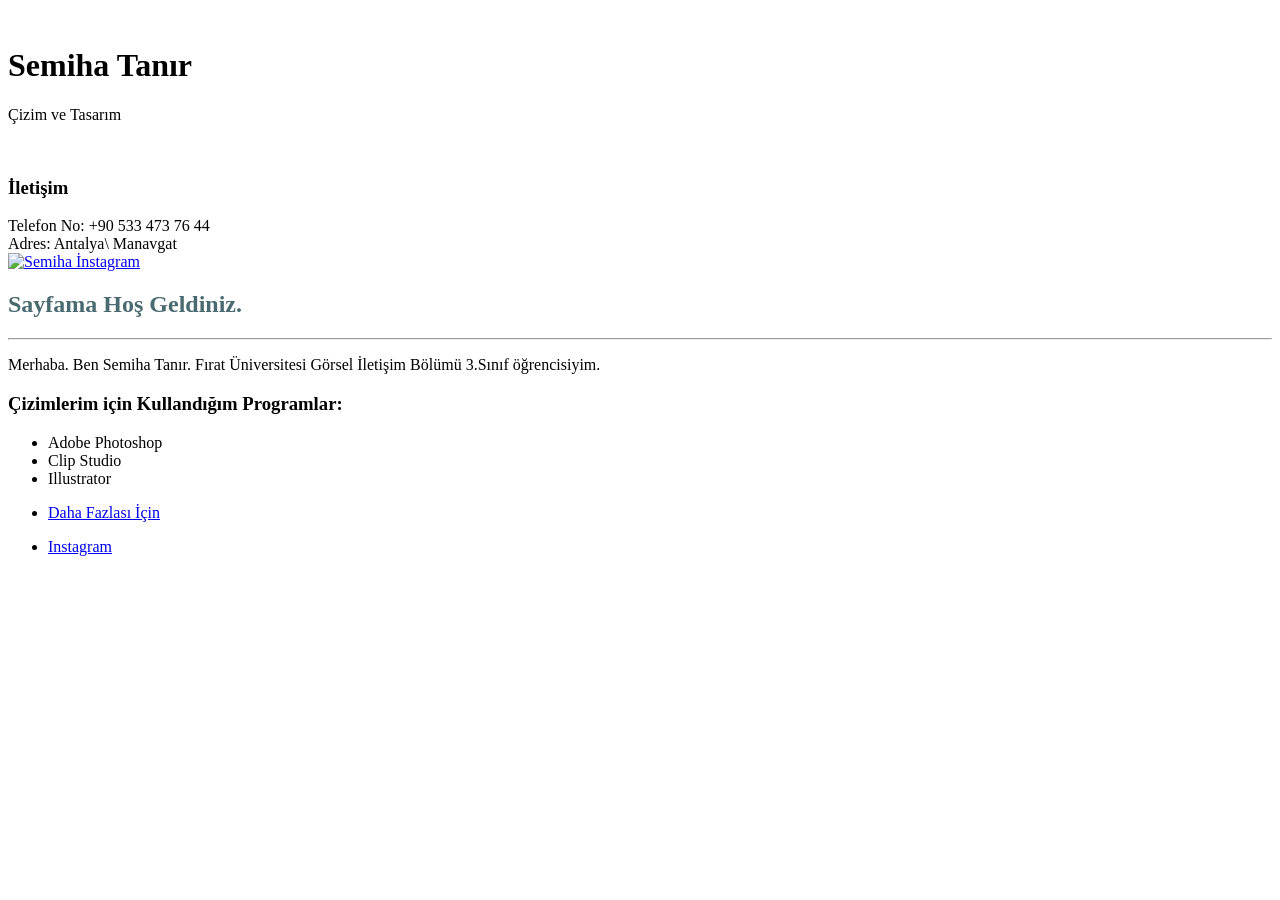
==== index.html @ 5698cbc0 "Add files via upload" ====
<!DOCTYPE HTML>
<!--
	Strata by HTML5 UP
	html5up.net | @ajlkn
	Free for personal and commercial use under the CCA 3.0 license (html5up.net/license)
-->
<html>
	<head>
		<title>Semiha Tanir</title>
		<meta charset="utf-8" />
		<meta name="viewport" content="width=device-width, initial-scale=1, user-scalable=no" />
		<link rel="stylesheet" href="assets/css/main.css" />
		<style>
       #welcome{
		color: rgb(73, 106, 111);
	   }
		</style>
	</head>
	<body class="is-preload">
		<!-- Header -->
			<header id="header">
				<div class="inner">
					<a href="#" class="image avatar"><img src="images/avatar.png" alt=""/></a>
					<h1><strong>Semiha Tanır</strong></h1><p>Çizim ve Tasarım</p><br/>
					<h3>İletişim</h3>
					Telefon No: +90 533 473 76 44<br />
					Adres: Antalya\ Manavgat <a href="#"></a></h1>
					<br>
					<a href="https://www.instagram.com/semisshi/" > <img src="images/instagram.png"   alt="Semiha İnstagram "/> </a>
				</div>
			</header>
		<!-- Main -->
			<div id="main">
				<!-- One -->
					<section id="one">
						<header class="major">
							<h2 id="welcome">Sayfama Hoş Geldiniz.</h2>
						<hr />
						</header>
						<p>Merhaba. Ben Semiha Tanır. Fırat Üniversitesi Görsel İletişim Bölümü 3.Sınıf öğrencisiyim. 
						</p>
						<h3> Çizimlerim için Kullandığım Programlar:</h3>
							<ul>
								<li>Adobe Photoshop</li>
								<li>Clip Studio</li>
								<li>Illustrator</li>
							</ul>
						<ul class="actions">
							<li><a href="hakkimda.html" class="button">Daha Fazlası İçin</a></li>
						</ul>
					</section>
			</div>
		<!-- Footer -->
			<footer id="footer">
				<div class="inner">
					<ul class="icons">
						<li><a href="https://www.instagram.com/semisshi/" class="icon brands fa-instagram"><span class="label">Instagram</span></a></li>
	
					</ul>
				</div>
			</footer>
	</body>
</html>
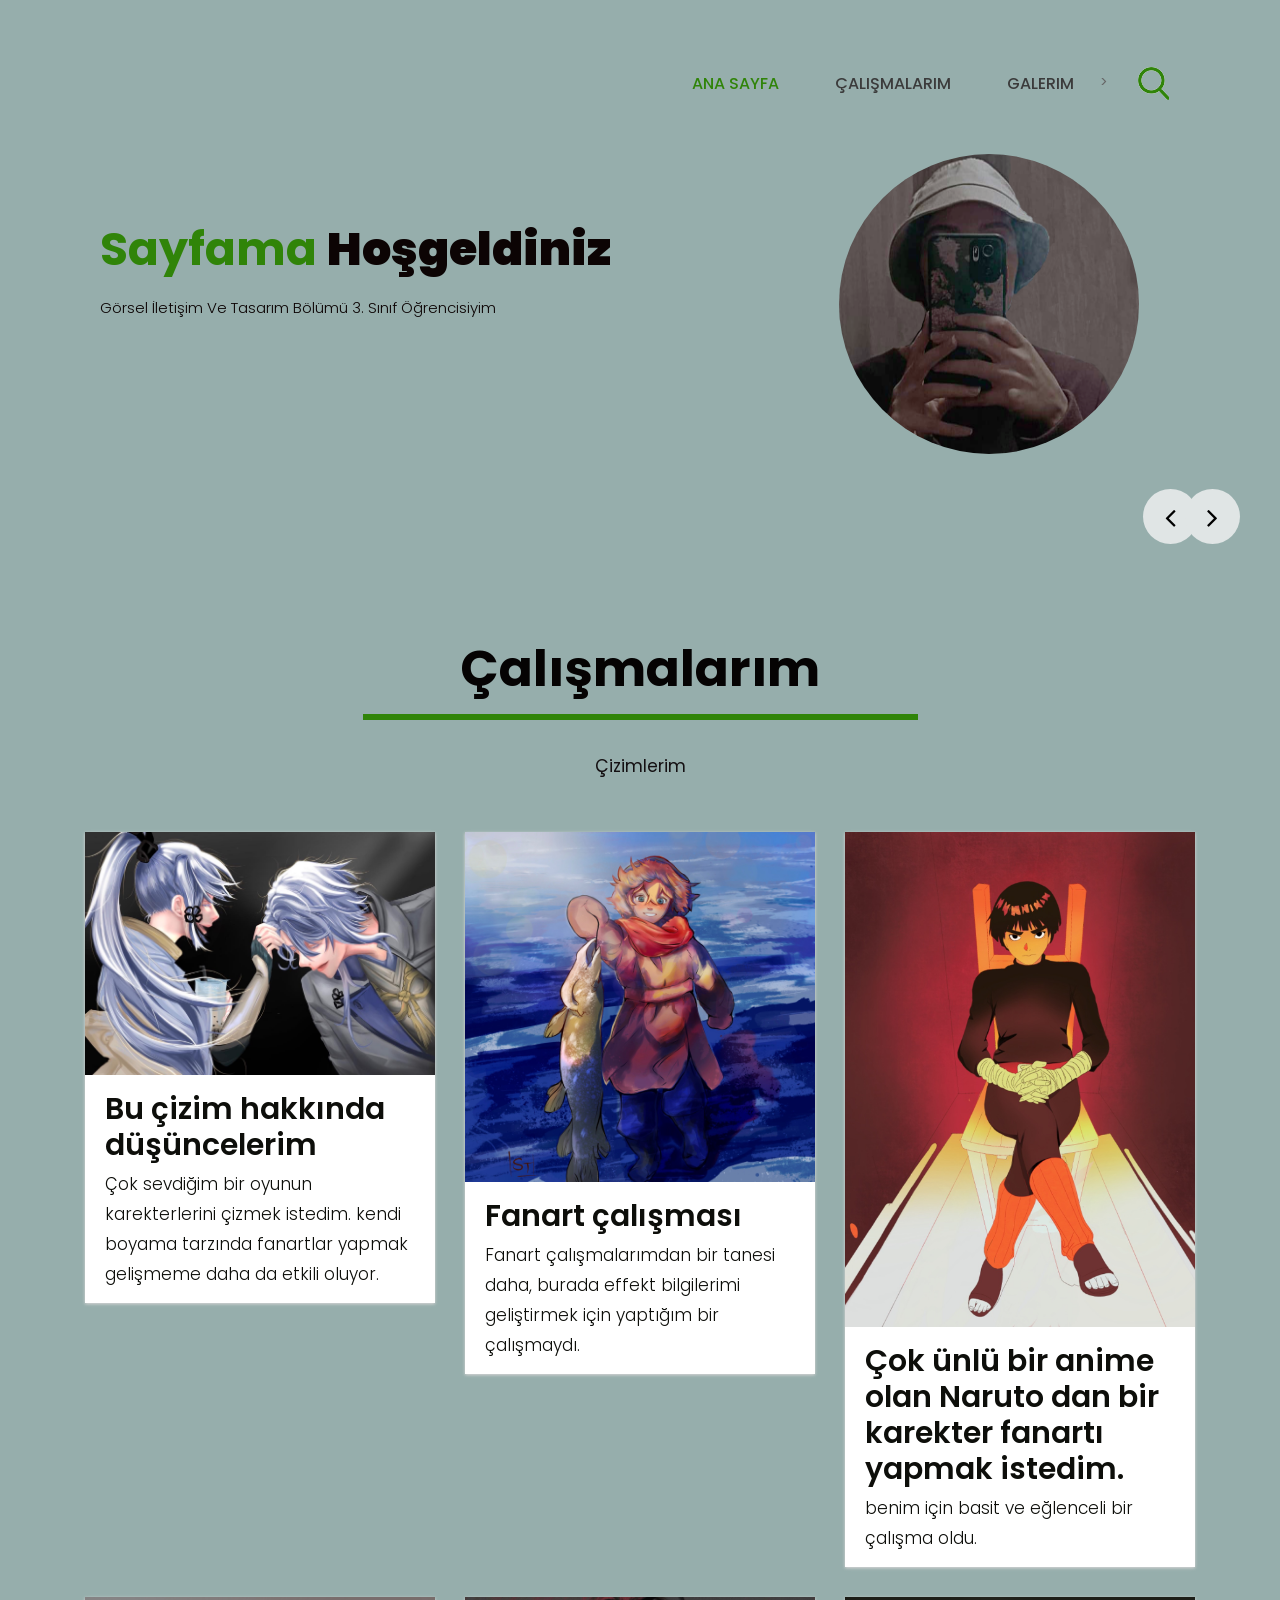
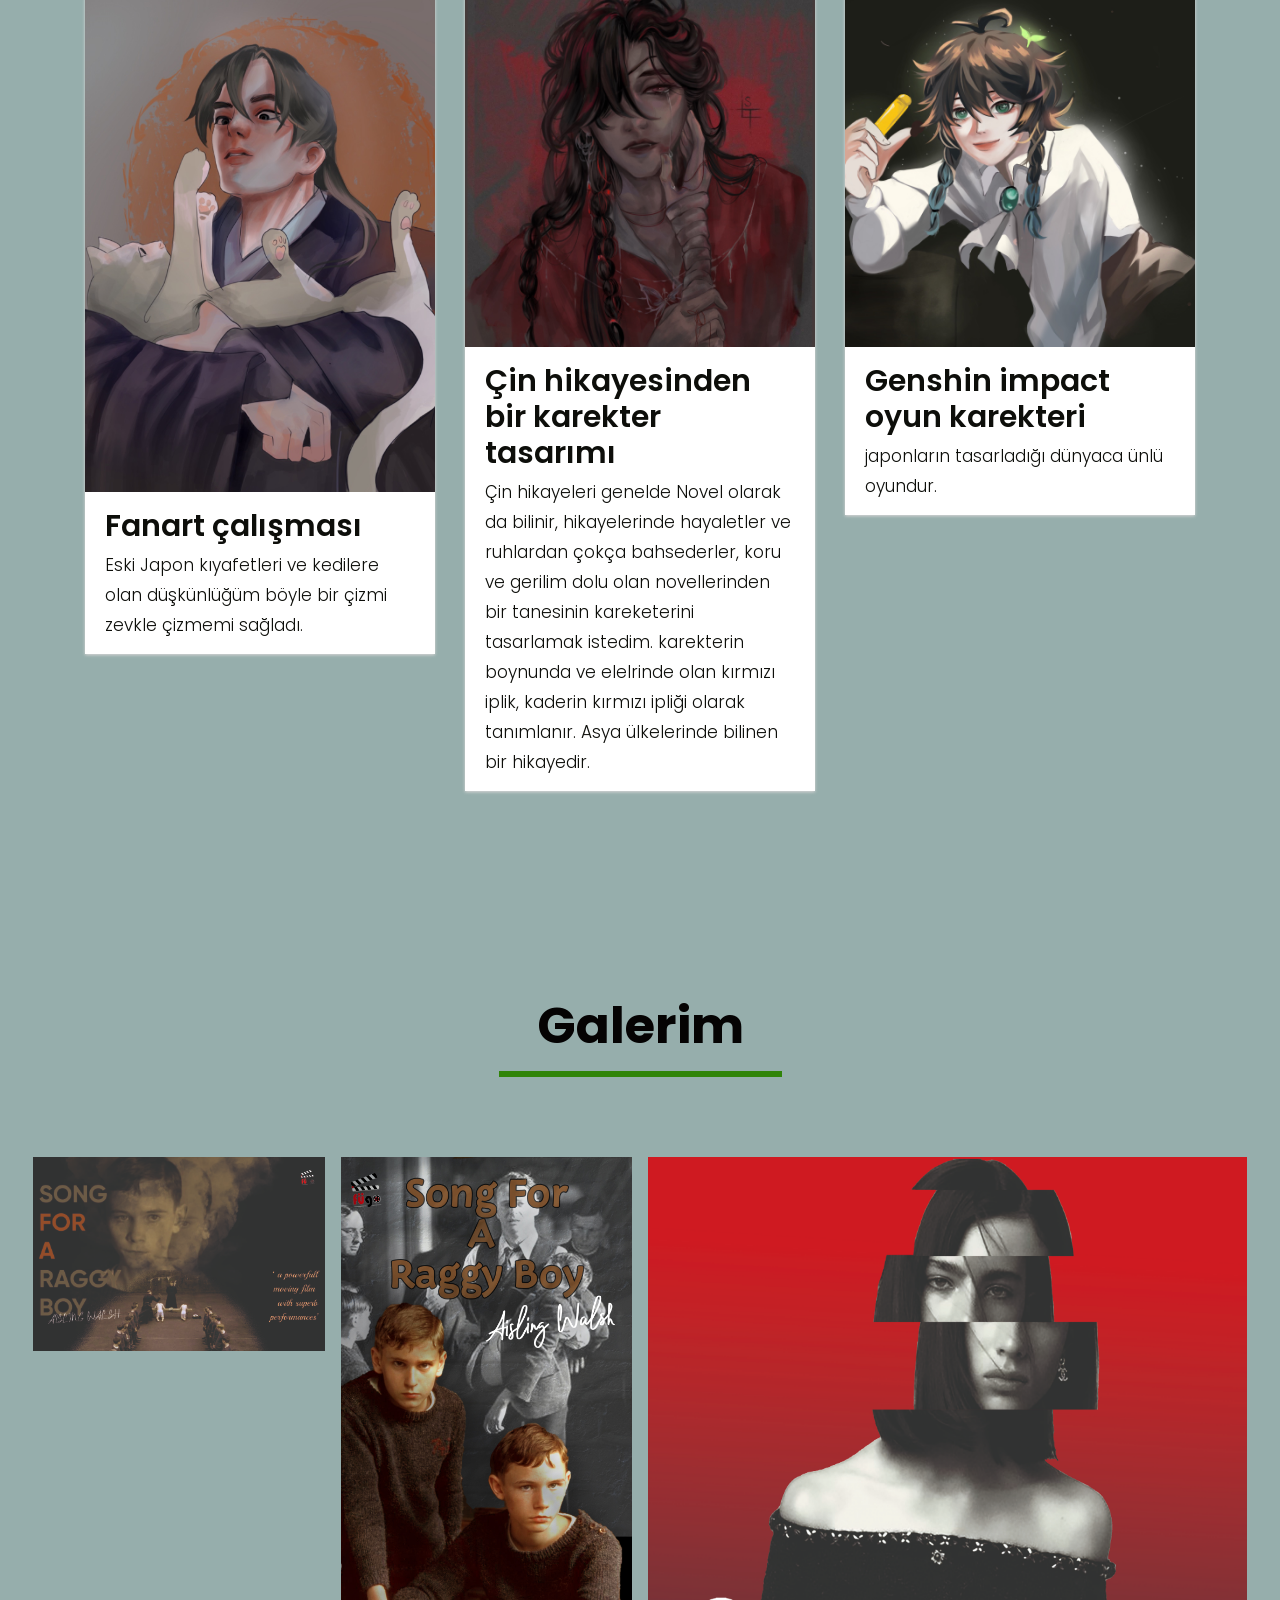
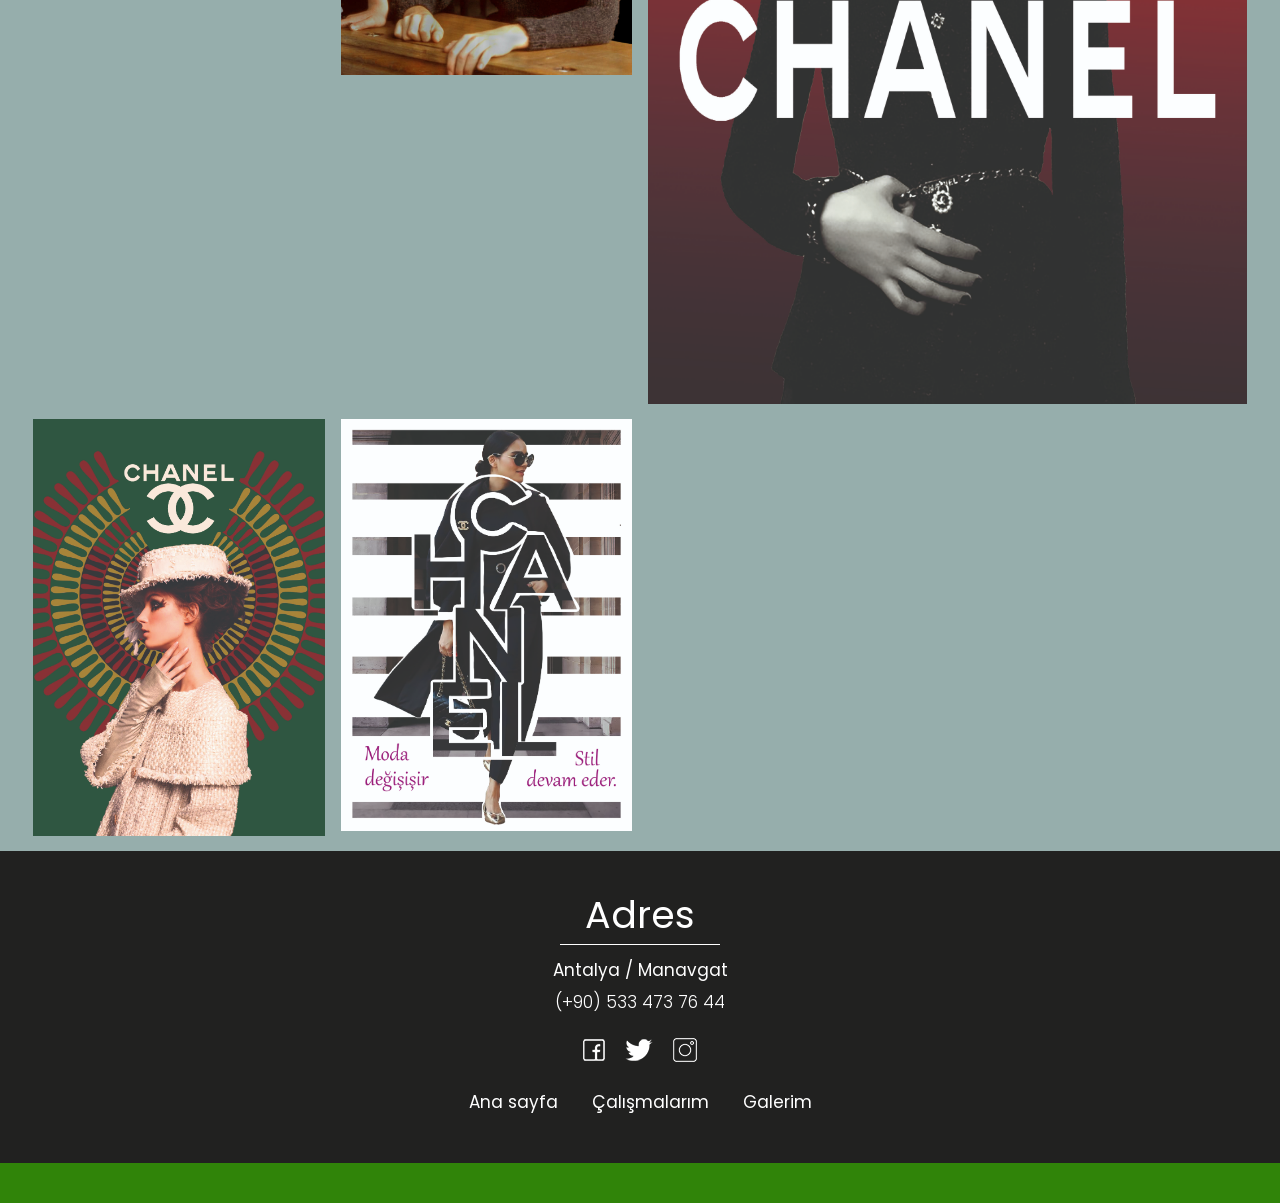
==== commit ac3d3963: "Add files via upload" ====
--- a/index.html
+++ b/index.html
@@ -1,63 +1,381 @@
-<!DOCTYPE HTML>
-<!--
-	Strata by HTML5 UP
-	html5up.net | @ajlkn
-	Free for personal and commercial use under the CCA 3.0 license (html5up.net/license)
--->
-<html>
-	<head>
-		<title>Semiha Tanir</title>
-		<meta charset="utf-8" />
-		<meta name="viewport" content="width=device-width, initial-scale=1, user-scalable=no" />
-		<link rel="stylesheet" href="assets/css/main.css" />
-		<style>
-       #welcome{
-		color: rgb(73, 106, 111);
-	   }
-		</style>
-	</head>
-	<body class="is-preload">
-		<!-- Header -->
-			<header id="header">
-				<div class="inner">
-					<a href="#" class="image avatar"><img src="images/avatar.png" alt=""/></a>
-					<h1><strong>Semiha Tanır</strong></h1><p>Çizim ve Tasarım</p><br/>
-					<h3>İletişim</h3>
-					Telefon No: +90 533 473 76 44<br />
-					Adres: Antalya\ Manavgat <a href="#"></a></h1>
-					<br>
-					<a href="https://www.instagram.com/semisshi/" > <img src="images/instagram.png"   alt="Semiha İnstagram "/> </a>
-				</div>
-			</header>
-		<!-- Main -->
-			<div id="main">
-				<!-- One -->
-					<section id="one">
-						<header class="major">
-							<h2 id="welcome">Sayfama Hoş Geldiniz.</h2>
-						<hr />
-						</header>
-						<p>Merhaba. Ben Semiha Tanır. Fırat Üniversitesi Görsel İletişim Bölümü 3.Sınıf öğrencisiyim. 
-						</p>
-						<h3> Çizimlerim için Kullandığım Programlar:</h3>
-							<ul>
-								<li>Adobe Photoshop</li>
-								<li>Clip Studio</li>
-								<li>Illustrator</li>
-							</ul>
-						<ul class="actions">
-							<li><a href="hakkimda.html" class="button">Daha Fazlası İçin</a></li>
-						</ul>
-					</section>
-			</div>
-		<!-- Footer -->
-			<footer id="footer">
-				<div class="inner">
-					<ul class="icons">
-						<li><a href="https://www.instagram.com/semisshi/" class="icon brands fa-instagram"><span class="label">Instagram</span></a></li>
-	
-					</ul>
-				</div>
-			</footer>
-	</body>
+<!DOCTYPE html>
+<html lang="en">
+   <head>
+      <!-- basic -->
+      <meta charset="utf-8">
+      <meta http-equiv="X-UA-Compatible" content="IE=edge">
+      <!-- mobile metas -->
+      <meta name="viewport" content="width=device-width, initial-scale=1">
+      <meta name="viewport" content="initial-scale=1, maximum-scale=1">
+      <!-- site metas -->
+      <title>Semiha Tanır</title>
+      <meta name="keywords" content="">
+      <meta name="description" content="">
+      <meta name="author" content="">
+      <!-- bootstrap css -->
+      <link rel="stylesheet" href="css/bootstrap.min.css">
+      <!-- style css -->
+      <link rel="stylesheet" href="css/style.css">
+      <!-- Responsive-->
+      <link rel="stylesheet" href="css/responsive.css">
+      <!-- fevicon -->
+      <link rel="icon" href="images/fevicon.png" type="image/gif" />
+      <!-- Scrollbar Custom CSS -->
+      <link rel="stylesheet" href="css/jquery.mCustomScrollbar.min.css">
+      <!-- Tweaks for older IEs-->
+      <link rel="stylesheet" href="https://netdna.bootstrapcdn.com/font-awesome/4.0.3/css/font-awesome.css">
+      <link rel="stylesheet" href="https://cdnjs.cloudflare.com/ajax/libs/fancybox/2.1.5/jquery.fancybox.min.css" media="screen">
+      <!--[if lt IE 9]>
+      <script src="https://oss.maxcdn.com/html5shiv/3.7.3/html5shiv.min.js"></script>
+      <script src="https://oss.maxcdn.com/respond/1.4.2/respond.min.js"></script><![endif]-->
+   </head>
+   <!-- body -->
+   <body class="main-layout">
+      <!-- loader  -->
+      <div class="loader_bg">
+         <div class="loader"><img src="images/loading.gif" alt="#" /></div>
+      </div>
+      <!-- end loader -->
+      <!-- header -->
+      <header>
+         <!-- header inner -->
+         <div class="header">
+            <div class="container">
+               <div class="row">
+                  <div class="col-xl-3 col-lg-3 col-md-3 col-sm-3 col logo_section">
+                     <div class="full">
+                        <div class="center-desk">
+                        </div>
+                     </div>
+                  </div>
+                  <div class="col-xl-9 col-lg-9 col-md-9 col-sm-9">
+                     <div class="menu-area">
+                        <div class="limit-box">
+                           <nav class="main-menu">
+                              <ul class="menu-area-main">
+                                 <li class="active"> <a href="#">Ana sayfa</a> </li>
+                                 <li><a href="#plant">Çalışmalarım</a></li>
+                                 <li><a href="#gallery">Galerim</a></li>>
+                                 <li class="last"><a href="#"><img src="images/search_icon.png" alt="icon"/></a></li>
+                              </ul>
+                           </nav>
+                        </div>
+                     </div>
+                  </div>
+               </div>
+            </div>
+         </div>
+         <!-- end header inner -->
+      </header>
+      <!-- end header -->
+      <section >
+         <div id="main_slider" class="carousel slide banner-main" data-ride="carousel">
+            <ol class="carousel-indicators">
+               <li data-target="#main_slider" data-slide-to="0" class="active"></li>
+               <li data-target="#main_slider" data-slide-to="1"></li>
+               <li data-target="#main_slider" data-slide-to="2"></li>
+            </ol>
+            <div class="carousel-inner">
+               <div class="carousel-item active">
+                  <div class="container">
+                     <div class="row marginii">
+                        <div class="col-xl-6 col-lg-6 col-md-6 col-sm-12">
+                           <div class="carousel-caption ">
+                              <h1>Sayfama <strong class="color">Hoşgeldiniz</strong></h1>
+                              <p>Görsel İletişim Ve Tasarım Bölümü 3. Sınıf Öğrencisiyim</p>
+                              
+                           </div>
+                        </div>
+                        <style> 
+                           img.yuvarlak{
+                              border-radius: 50%;
+                              height: 300px;
+                              width: 300px;
+                              object-fit: cover;
+                              margin-left: 35%;
+                              margin-right:35%;
+                           }
+                           </style>
+                        <div class="col-xl-6 col-lg-6 col-md-6 col-sm-12">
+                           <div class="img-box ">
+                              <figure><img src="images/me.png"  alt="" class="yuvarlak"/> </figure>
+                           </div>
+                        </div>
+                     </div>
+                  </div>
+               </div>
+               <div class="carousel-item">
+                  <div class="container">
+                     <div class="row marginii">
+                        <div class="col-xl-6 col-lg-6 col-md-6 col-sm-12">
+                           <div class="carousel-caption ">
+                              <h1>Yaptığım  <strong class="color">Çalışmalar</strong></h1>
+                              <p>Afiş, dergi, kurumsal kimlik, kitap kapağı tasarımı, çizgi roman, story board, sosyal medya menejerliği, broşür gibi çeşitli tasarımlarda beçerilerim var</p>
+                              
+                           </div>
+                        </div>
+                        <style> 
+                           img.yuvarlak{
+                              border-radius: 50%;
+                              height: 300px;
+                              width: 300px;
+                              object-fit: cover;
+                              margin-left: 35%;
+                              margin-right:35%;
+                           }
+                           </style>
+                        <div class="col-xl-6 col-lg-6 col-md-6 col-sm-12">
+                           <div class="img-box ">
+                              <figure><img src="images/me.png"  alt="" class="yuvarlak"/> </figure>
+                           </div>
+                        </div>
+                     </div>
+                  </div>
+               </div>
+               <div class="carousel-item">
+                  <div class="container">
+                     <div class="row marginii">
+                        <div class="col-xl-6 col-lg-6 col-md-6 col-sm-12">
+                           <div class="carousel-caption ">
+                              <h1>Öz <strong class="color">Geçmişim</strong></h1>
+                              <p>KahramanMaraş doğumluyum, ilkokul ve orta okulu orada okudum, lise zamanımda Antalya Manavgata iş nedeni ile taşındık, daha sonra çizme ilgim olduğu için atolyeye gitmeye karar verdim, iki yıl boyunca eğitim gördükten sonra tasarım ve çizimle ilgili olan bölümlere yöneldim ve fırat üniverstesi görsel iletişim ve tasarım bölümünü tercih ettim. </p>
+                           </div>
+                        </div>
+                        <style> 
+                           img.yuvarlak{
+                              border-radius: 50%;
+                              height: 300px;
+                              width: 300px;
+                              object-fit: cover;
+                              margin-left: 35%;
+                              margin-right:35%;
+                           }
+                           </style>
+                        <div class="col-xl-6 col-lg-6 col-md-6 col-sm-12">
+                           <div class="img-box ">
+                              <figure><img src="images/me.png"  alt="" class="yuvarlak"/> </figure>
+                           </div>
+                        </div>
+                     </div>
+                  </div>
+               </div>
+            </div>
+            <a class="carousel-control-prev" href="#main_slider" role="button" data-slide="prev">
+            <i class='fa fa-angle-left'></i></a>
+            <a class="carousel-control-next" href="#main_slider" role="button" data-slide="next">
+            <i class='fa fa-angle-right'></i>
+            </a>
+         </div>
+      </section>
+      <!-- plant -->
+      <div id="plant" class="plants">
+         <div class="container">
+            <div class="row">
+               <div class="col-md-12 ">
+                  <div class="titlepage">
+                     <h2>Çalışmalarım</h2>
+                     <span>Çizimlerim</span>
+                  </div>
+               </div>
+            </div>
+         </div>
+         <div class="container">
+            <div class="row">
+               <div class="col-xl-4 col-lg-4 col-md-6 col-sm-12">
+                  <div class="plants-box">
+                     <figure><img src="images/bir.jpeg" alt="img"/></figure>
+                     <h3> Bu çizim hakkında düşüncelerim</h3>
+                     <p>Çok sevdiğim bir oyunun karekterlerini çizmek istedim. kendi boyama tarzında fanartlar yapmak gelişmeme daha da etkili oluyor.</p>
+                  </div>
+               </div>
+               <div class="col-xl-4 col-lg-4 col-md-6 col-sm-12">
+                  <div class="plants-box">
+                     <figure><img src="images/iki.jpeg" alt="img"/></figure>
+                     <h3> Fanart çalışması</h3>
+                     <p>Fanart çalışmalarımdan bir tanesi daha, burada effekt bilgilerimi geliştirmek için yaptığım bir çalışmaydı.</p>
+                  </div>
+               </div>
+               <div class="col-xl-4 col-lg-4 col-md-6 col-sm-12">
+                  <div class="plants-box">
+                     <figure><img src="images/üç.jpeg" alt="img"/></figure>
+                     <h3> Çok ünlü bir anime olan Naruto dan bir karekter fanartı yapmak istedim.</h3>
+                     <p>benim için basit ve eğlenceli bir çalışma oldu.</p>
+                  </div>
+               </div>
+               <div class="col-xl-4 col-lg-4 col-md-6 col-sm-12">
+                  <div class="plants-box">
+                     <figure><img src="images/dört.jpeg" alt="img"/></figure>
+                     <h3>Fanart çalışması</h3>
+                     <p> Eski Japon kıyafetleri ve kedilere olan düşkünlüğüm böyle bir çizmi zevkle çizmemi sağladı.</p>
+                  </div>
+               </div>
+               <div class="col-xl-4 col-lg-4 col-md-6 col-sm-12">
+                  <div class="plants-box">
+                     <figure><img src="images/beş.jpeg" alt="img"/></figure>
+                     <h3> Çin hikayesinden bir karekter tasarımı</h3>
+                     <p>Çin hikayeleri genelde Novel olarak da bilinir, hikayelerinde hayaletler ve ruhlardan çokça bahsederler, koru ve gerilim dolu olan novellerinden bir tanesinin kareketerini tasarlamak istedim. karekterin boynunda ve elelrinde olan kırmızı iplik, kaderin kırmızı ipliği olarak tanımlanır. Asya ülkelerinde bilinen bir hikayedir.</p>
+                  </div>
+               </div>
+               <div class="col-xl-4 col-lg-4 col-md-6 col-sm-12">
+                  <div class="plants-box">
+                     <figure><img src="images/altı.jpeg" alt="img"/></figure>
+                     <h3> Genshin impact oyun karekteri</h3>
+                     <p>japonların tasarladığı dünyaca ünlü oyundur.</p>
+                  </div>
+               </div>
+            </div>
+         </div>
+      </div>
+      <!-- end plant -->
+      <!-- about -->     
+      <!-- end about -->
+      <!--Gallery -->
+      <div id="gallery" class="Gallery">
+      <div class="container">
+         <div class="row">
+            <div class="col-md-12">
+               <div class="titlepage">
+                  <h2>Galerim </h2>
+               </div>
+            </div>
+         </div>
+      </div>
+      <div class="container-fluid margin-r-l">
+         <div class="row">
+            <div class="col-xl-3 col-lg-3 col-md-3 col-sm-12 thumb">
+               <div class="Gallery-box">
+                  <figure>
+                     <a href="images/yedi.jpg" class="fancybox" rel="ligthbox">
+                     <img  src="images/yedi.jpg" class="zoom img-fluid "  alt="">
+                     </a>
+                     <span class="hoverle">
+                     <a href="images/yedi.jpg" class="fancybox" rel="ligthbox">View</a>
+                     </span>  
+                  </figure>
+               </div>
+            </div>
+            <div class="col-xl-3 col-lg-3 col-md-3 col-sm-12 thumb">
+               <div class="Gallery-box">
+                  <figure>
+                     <a href="images/sekiz.jpg" class="fancybox" rel="ligthbox">
+                     <img  src="images/sekiz.jpg" class="zoom img-fluid "  alt="">
+                     </a>
+                     <span class="hoverle">
+                     <a href="images/sekiz.jpg" class="fancybox" rel="ligthbox">View</a>
+                     </span>
+                  </figure>
+               </div>
+            </div>
+            <div class="col-xl-6 col-lg-6 col-md-6 col-sm-12 thumb">
+               <div class="Gallery-box">
+                  <figure>
+                     <a href="images/dokuz.jpg" class="fancybox" rel="ligthbox">
+                     <img  src="images/dokuz.jpg" class="zoom img-fluid "  alt="">
+                     </a>
+                     <span class="hoverle">
+                     <a href="images/dokuz.jpg" class="fancybox" rel="ligthbox">View</a>
+                     </span>
+                  </figure>
+               </div>
+            </div>
+            <div class="col-xl-3 col-lg-3 col-md-3 col-sm-12 thumb">
+               <div class="Gallery-box">
+                  <figure>
+                     <a href="images/on.jpg" class="fancybox" rel="ligthbox">
+                     <img  src="images/on.jpg" class="zoom img-fluid "  alt="">
+                     </a>
+                     <span class="hoverle">
+                     <a href="images/on.jpg" class="fancybox" rel="ligthbox">View</a>
+                     </span> 
+                  </figure>
+               </div>
+            </div>
+            <div class="col-xl-3 col-lg-3 col-md-3 col-sm-12 thumb">
+               <div class="Gallery-box">
+                  <figure>
+                     <a href="images/onbir.jpg" class="fancybox" rel="ligthbox">
+                     <img  src="images/onbir.jpg" class="zoom img-fluid "  alt="">
+                     </a>
+                     <span class="hoverle">
+                     <a href="images/onbir.jpg" class="fancybox" rel="ligthbox">View</a>
+                     </span> 
+                  </figure>
+               </div>
+            </div>
+            <div class="col-xl-6 col-lg-6 col-md-6 col-sm-12">
+               <div class="Gallery-box">
+                  <figure>
+                     <a href="images/oniki.jpg" class="fancybox" rel="ligthbox">
+                     <img  src="images/oniki.jpg" class="zoom img-fluid "  alt="">
+                     </a>
+                     <span class="hoverle">
+                     <a href="images/oniki.jpg" class="fancybox" rel="ligthbox">View</a>
+                     </span>
+                  </figure>
+               </div>
+            </div>
+         </div>
+      </div>
+      <!-- footer -->
+      <footer>
+         <div id="contact" class="footer">
+            <div class="container">
+               <div class="row pdn-top-30">
+                  <div class="col-md-12 ">
+                     <div class="footer-box">
+                        <div class="headinga">
+                           <h3>Adres</h3>
+                           <span>Antalya / Manavgat</span>
+                           <p>(+90) 533 473 76 44</p>
+                        </div>
+                        <ul class="location_icon">
+                           <li> <a href=" https://www.facebook.com/"> <img src="icon/facebook.png"></a></li>
+                           <li> <a href="https://twitter.com/"> <img src="icon/Twitter.png"></a></li>
+                           <li> <a href="https://www.instagram.com/semisshi/" ><img src="icon/instagram.png"></a></li>
+                        </ul>
+                        <div class="menu-bottom">
+                           <ul class="link">
+                              <li> <a href="#">Ana sayfa</a></li>
+                              <li> <a href="#">Çalışmalarım</a></li>
+                              <li> <a href="#">Galerim</a></li>
+                           </ul>
+                        </div>
+                     </div>
+                  </div>
+               </div>
+            </div>
+            <div class="copyright">
+               <div class="container">
+               </div>
+            </div>
+         </div>
+      </footer>
+      <!-- end footer -->
+      <!-- Javascript files-->
+      <script src="js/jquery.min.js"></script>
+      <script src="js/popper.min.js"></script>
+      <script src="js/bootstrap.bundle.min.js"></script>
+      <script src="js/jquery-3.0.0.min.js"></script>
+      <script src="js/plugin.js"></script>
+      <!-- sidebar -->
+      <script src="js/jquery.mCustomScrollbar.concat.min.js"></script>
+      <script src="js/custom.js"></script>
+      <!-- javascript --> 
+      <script src="js/owl.carousel.js"></script>
+      <script src="https:cdnjs.cloudflare.com/ajax/libs/fancybox/2.1.5/jquery.fancybox.min.js"></script>
+      <script>
+         $(document).ready(function(){
+         $(".fancybox").fancybox({
+         openEffect: "none",
+         closeEffect: "none"
+         });
+         $(".zoom").hover(function(){
+         
+         $(this).addClass('transition');
+         }, function(){
+         $(this).removeClass('transition');
+         });
+         });
+      </script> 
+   </body>
 </html>
--- a/css/style.css
+++ b/css/style.css
@@ -0,0 +1,2102 @@
+/*--------------------------------------------------------------------- File Name: style.css ---------------------------------------------------------------------*/
+
+
+/*--------------------------------------------------------------------- import Fonts ---------------------------------------------------------------------*/
+
+@import url('https://fonts.googleapis.com/css?family=Poppins:100,100i,200,200i,300,300i,400,400i,500,500i,600,600i,700,700i,800,800i,900,900i');
+
+
+/*--------------------------------------------------------------------- import Files ---------------------------------------------------------------------*/
+
+@import url(animate.min.css);
+@import url(normalize.css);
+@import url(meanmenu.css);
+@import url(owl.carousel.min.css);
+@import url(slick.css);
+@import url(jquery-ui.css);
+@import url(nice-select.css);
+
+/*--------------------------------------------------------------------- skeleton ---------------------------------------------------------------------*/
+
+* {
+     box-sizing: border-box !important;
+     transition: ease all 0.5s;
+}
+
+html {
+     scroll-behavior: smooth;
+}
+
+body {
+     color: #666666;
+     font-size: 14px;
+     font-family: poppins;
+     line-height: 1.80857;
+     font-weight: normal;
+     overflow-x: hidden;
+     background-color: rgb(150, 174, 172);
+}
+
+a {
+     color: #1f1f1f;
+     text-decoration: none !important;
+     outline: none !important;
+     -webkit-transition: all .3s ease-in-out;
+     -moz-transition: all .3s ease-in-out;
+     -ms-transition: all .3s ease-in-out;
+     -o-transition: all .3s ease-in-out;
+     transition: all .3s ease-in-out;
+}
+
+h1,
+h2,
+h3,
+h4,
+h5,
+h6 {
+     letter-spacing: 0;
+     font-weight: normal;
+     position: relative;
+     padding: 0 0 10px 0;
+     font-weight: normal;
+     line-height: normal;
+     color: #111111;
+     margin: 0
+}
+
+h1 {
+     font-size: 24px
+}
+
+h2 {
+     font-size: 22px
+}
+
+h3 {
+     font-size: 18px
+}
+
+h4 {
+     font-size: 16px
+}
+
+h5 {
+     font-size: 14px
+}
+
+h6 {
+     font-size: 13px
+}
+
+*,
+*::after,
+*::before {
+     -webkit-box-sizing: border-box;
+     -moz-box-sizing: border-box;
+     box-sizing: border-box;
+}
+
+h1 a,
+h2 a,
+h3 a,
+h4 a,
+h5 a,
+h6 a {
+     color: #212121;
+     text-decoration: none!important;
+     opacity: 1
+}
+
+button:focus {
+     outline: none;
+}
+
+ul,
+li,
+ol {
+     margin: 0px;
+     padding: 0px;
+     list-style: none;
+}
+
+p {
+     margin: 0px;
+     font-weight: 300;
+     font-size: 15px;
+     line-height: 24px;
+}
+
+a {
+     color: #222222;
+     text-decoration: none;
+     outline: none !important;
+}
+
+a,
+.btn {
+     text-decoration: none !important;
+     outline: none !important;
+     -webkit-transition: all .3s ease-in-out;
+     -moz-transition: all .3s ease-in-out;
+     -ms-transition: all .3s ease-in-out;
+     -o-transition: all .3s ease-in-out;
+     transition: all .3s ease-in-out;
+}
+
+img {
+     max-width: 100%;
+     height: auto;
+}
+
+ :focus {
+     outline: 0;
+}
+
+.btn-custom {
+     margin-top: 20px;
+     background-color: transparent !important;
+     border: 2px solid rgb(132, 141, 141);
+     padding: 12px 40px;
+     font-size: 16px;
+}
+
+.lead {
+     font-size: 18px;
+     line-height: 30px;
+     color: #767676;
+     margin: 0;
+     padding: 0;
+}
+
+.form-control:focus {
+     border-color: #d1cccc !important;
+     box-shadow: 0 0 0 .2rem rgba(255, 255, 255, .25);
+}
+
+.navbar-form input {
+     border: none !important;
+}
+
+.badge {
+     font-weight: 500;
+}
+
+blockquote {
+     margin: 20px 0 20px;
+     padding: 30px;
+}
+
+button {
+     border: 0;
+     margin: 0;
+     padding: 0;
+     cursor: pointer;
+}
+
+.full {
+     float: left;
+     width: 100%;
+}
+
+.layout_padding {
+     padding-top: 90px;
+     padding-bottom: 90px;
+}
+
+.layout_padding_2 {
+     padding-top: 75px;
+     padding-bottom: 75px;
+}
+
+.light_silver {
+     background: #f9f9f9;
+}
+
+.theme_bg {
+     background: #38c8a8;
+}
+
+.margin_top_30 {
+     margin-top: 30px !important;
+}
+
+.full {
+     width: 100%;
+     float: left;
+     margin: 0;
+     padding: 0;
+}
+
+
+/**-- heading section --**/
+
+.main_heading {
+     text-align: center;
+     display: flex;
+     justify-content: center;
+     position: relative;
+     margin-bottom: 50px;
+}
+
+.main_heading h2 {
+     padding: 0;
+     font-size: 48px;
+     line-height: 60px;
+     font-weight: 400;
+     position: relative;
+     letter-spacing: -0.5px;
+     color: #114c7d;
+     border-left: solid #38c8a8 10px;
+     padding-left: 15px;
+}
+
+.main_heading h2 strong {
+     background: #38c8a8;
+     color: #fff;
+     font-weight: 600;
+     padding: 0 15px;
+     line-height: 68px;
+}
+
+.white_heading_main h2 {
+     color: #fff;
+}
+
+.small_main_heading {
+     margin-top: 25px;
+     float: left;
+     width: 100%;
+     border-bottom: solid rgba(0, 0, 0, 0.07) 1px;
+     margin-bottom: 25px;
+}
+
+.small_main_heading h2 {
+     padding: 2px 0 20px 0;
+     color: #114c7d;
+     font-weight: 400;
+     font-size: 28px;
+     background-image: url('../images/fevicon.png');
+     background-repeat: no-repeat;
+     padding-left: 55px;
+     letter-spacing: -0.5px;
+}
+
+.small_main_heading h2 strong {
+     color: #38c8a8;
+     font-weight: 600;
+}
+
+.main_bt {
+     background: #ee580f;
+     color: #fff;
+     padding: 15px 60px 15px 60px;
+     float: left;
+     font-size: 15px;
+     font-weight: 400;
+     border: solid #ee580f 2px;
+     border-radius: 30px;
+     margin: 15px 0px 60px 0px;
+}
+
+a.readmore_bt {
+     color: #fff;
+     font-weight: 300;
+     text-decoration: underline !important;
+}
+
+.main_bt:hover,
+.main_bt:focus {
+     background: #000;
+     border: solid #000 2px;
+     color: #fff;
+}
+
+
+/**-- list icon --**/
+
+.ul_list_info_icon ul {
+     list-style: none;
+}
+
+.ul_list_info_icon ul li {
+     display: inline;
+     float: left;
+     width: 100%;
+}
+
+.ul_list_info_icon ul li img {
+     width: 75px;
+}
+
+
+/*---------------------------- preloader area ----------------------------*/
+
+.loader_bg {
+     position: fixed;
+     z-index: 9999999;
+     background: #fff;
+     width: 100%;
+     height: 100%;
+}
+
+.loader {
+     height: 100%;
+     width: 100%;
+     position: absolute;
+     left: 0;
+     top: 0;
+     display: flex;
+     justify-content: center;
+     align-items: center;
+}
+
+.loader img {
+     width: 280px;
+}
+
+
+/*---------------------------- scroll to top area ----------------------------*/
+
+.scrollup {
+     float: right;
+     position: absolute;
+     color: #fff;
+     right: 20px;
+     padding: 0px 5px;
+     text-transform: uppercase;
+     font-weight: 600;
+     background: #38c8a8;
+     position: fixed;
+     bottom: 20px;
+     z-index: 99;
+     text-align: center;
+     color: #fff;
+     cursor: pointer;
+     border-radius: 0px;
+     opacity: 0;
+     backface-visibility: hidden;
+     -webkit-backface-visibility: hidden;
+     transform: scale(1);
+     -moz-transform: scale(1);
+     -o-transform: scale(1);
+     -webkit-transform: scale(1);
+     transition: .2s all ease;
+     -moz-transition: .2s all ease;
+     -o-transition: .2s all ease;
+     -webkit-transition: .2s all ease;
+     width: 50px;
+     height: 50px;
+     border-radius: 100%;
+     line-height: 48px;
+     font-size: 16px;
+}
+
+.scrollup.b-show_scrollBut {
+     opacity: 1;
+     visibility: visible;
+}
+
+.top_awro {
+     background: #ee4a79 none repeat scroll 0 0;
+     cursor: pointer;
+     padding: 6px 8px;
+     position: fixed;
+     bottom: 59px;
+     right: 20px;
+     display: none;
+     height: 45px;
+     width: 45px;
+     border-radius: 50%;
+     text-align: center;
+     line-height: 30px;
+     transition: all 0.5s ease;
+}
+
+.sale_pro {
+     background: #f25252 !important;
+}
+
+.margin_top_50 {
+     margin-top: 50px;
+}
+
+.margin_bottom_30_all {
+     margin-bottom: 30px;
+}
+
+.text_align_center {
+     text-align: center;
+}
+
+
+/*--------------------------------------------------------------------- header area ---------------------------------------------------------------------*/
+
+.header {
+     background-color: rgba(0, 0, 0, 0);
+     background-repeat: repeat;
+     background-size: auto;
+     position: absolute;
+     z-index: 999;
+     width: 100%;
+     left: 0;
+     top: 0;
+     padding: 0;
+     padding-top: 0px;
+     background-size: 100% 100%;
+     background-repeat: no-repeat;
+     min-height: 110px;
+     padding-top: 45px
+}
+
+.logo {
+     float: left;
+     position: relative;
+}
+
+nav.main-menu {
+     float: right;
+     margin-left: 0;
+}
+
+ul.top_icon {
+     float: right;
+     padding-top: 17px;
+}
+
+ul.top_icon li {
+     float: left;
+     color: #fff;
+     display: flex;
+     flex-wrap: wrap;
+     align-items: center;
+     padding-right: 20px;
+}
+
+ul.top_icon li:last-child {
+     padding-right: 0px;
+}
+
+ul.top_icon li a {
+     color: #fff;
+}
+
+.menu-area-main li:hover a,
+.menu-area-main li:focus a {
+     color: #308409;
+}
+
+.menu-area-main li.active a {
+     color: #308409;
+}
+
+.right_cart_section {
+     float: right;
+     width: auto;
+}
+
+.right_cart_section ul {
+     float: left;
+     min-height: auto;
+     margin: 0;
+     padding: 12px 0 0;
+}
+
+.right_cart_section .cart_icons {
+     padding: 18px 0 0;
+}
+
+.main-menu ul>li nth:child(5) a {
+     padding-right: 0px;
+}
+
+.right_cart_section ul li {
+     float: left;
+     font-size: 17px;
+     font-weight: 400;
+     color: #fff;
+     margin-right: 30px;
+}
+
+.right_cart_section ul.cart_update li {
+     font-size: 13px;
+     color: #ccc;
+     line-height: normal;
+     margin: 0;
+     font-weight: 300;
+}
+
+.right_cart_section ul.cart_update li span {
+     font-size: 18px;
+     font-weight: 300;
+     color: #fff;
+     line-height: 21px;
+}
+
+.right_cart_section ul li i {
+     margin-right: 10px;
+     margin-top: 5px;
+     float: left;
+     color: #fff;
+     font-size: 21px;
+}
+
+.right_cart_section ul li a {
+     color: #fff;
+}
+
+
+/*-- end header middle --*/
+
+.top-bar-info {
+     background: #111111;
+     padding: 5px 0px;
+}
+
+.top-menu-left {
+     float: left;
+}
+
+.top-menu-left li {
+     position: relative;
+     display: inline-block;
+     margin-right: 11px;
+     padding-right: 12px;
+}
+
+.top-menu-left li::before {
+     content: '';
+     position: absolute;
+     right: 0;
+     top: 9px;
+     height: 10px;
+     border-right: 1px dotted #999;
+}
+
+.top-menu-left li:last-child::before {
+     display: none;
+}
+
+.top-menu-left li:last-child {
+     padding: 0px;
+     margin: 0px;
+}
+
+.top-menu-left li a {
+     color: #ffffff;
+     font-size: 12px;
+     text-transform: uppercase;
+     text-decoration: none;
+}
+
+.top-menu-left li a:hover {
+     color: #38c8a8;
+}
+
+.right-dropdown-language {
+     float: right;
+     margin-left: 12px;
+}
+
+.dropdown-bar .dropdown-link {
+     position: absolute;
+     z-index: 1009;
+     top: 40px;
+     left: 0;
+     right: auto;
+     min-width: 50px;
+     padding: 15px;
+     background: #ffffff;
+     list-style: none;
+     border: 2px solid #38c8a8;
+     opacity: 0;
+     visibility: hidden;
+     -webkit-box-shadow: 0 0 10px rgba(0, 0, 0, 0.1);
+     box-shadow: 0 0 10px rgba(0, 0, 0, 0.1);
+     -webkit-transition: opacity 0.2s ease 0s, visibility 0.2s linear 0s;
+     -o-transition: opacity 0.2s ease 0s, visibility 0.2s linear 0s;
+     transition: opacity 0.2s ease 0s, visibility 0.2s linear 0s;
+     text-align: left;
+}
+
+.dropdown-bar:hover .dropdown-link {
+     opacity: 1;
+     visibility: visible;
+     top: 25px;
+}
+
+.dropdown-bar.right-dropdown-language>a::after {
+     font-family: 'FontAwesome';
+     content: "\f107";
+     text-decoration: none;
+     padding-left: 4px;
+     color: #ffffff;
+}
+
+.right-dropdown-language>a {
+     line-height: 10px;
+     padding: 5px 5px;
+     cursor: pointer;
+}
+
+.dropdown-bar .dropdown-link li a {
+     color: #111111;
+     display: block;
+     font-size: 12px;
+     line-height: 15px;
+     padding: 5px 0;
+}
+
+.dropdown-bar .dropdown-link li a:hover {
+     color: #38c8a8;
+}
+
+.dropdown-bar .dropdown-link li a img {
+     margin-right: 7px;
+}
+
+.dropdown-bar .dropdown-link li.active {
+     font-weight: bold;
+}
+
+.right-dropdown-language .dropdown-link {
+     min-width: 100px;
+     padding: 7px 10px;
+     color: #111111;
+}
+
+.dropdown-bar {
+     position: relative;
+     padding: 0 5px;
+     font-size: 13px;
+}
+
+.dropdown-bar .dropdown-link.right-sd {
+     left: auto;
+     right: 0;
+}
+
+.right-dropdown-currency {
+     float: right;
+     margin-left: 12px;
+}
+
+.dropdown-bar.right-dropdown-currency>a::after {
+     font-family: 'FontAwesome';
+     content: "\f107";
+     text-decoration: none;
+     padding-left: 4px;
+     color: #ffffff;
+}
+
+.right-dropdown-currency>a {
+     line-height: 10px;
+     padding: 5px 5px;
+     cursor: pointer;
+     color: #ffffff;
+}
+
+.right-dropdown-currency .dropdown-link {
+     min-width: 100px;
+     padding: 7px 10px;
+     color: #111111;
+}
+
+.right-dropdown-currency .dropdown-link {
+     min-width: 55px;
+     padding: 7px 10px;
+}
+
+.right-dropdown-currency .dropdown-link li a span.symbol {
+     margin-right: 7px;
+}
+
+#login-modal .modal-content {
+     border-radius: 0px;
+}
+
+#login-modal .modal-content .modal-header {
+     background: #38c8a8;
+     border-radius: 0;
+}
+
+#login-modal .modal-content .modal-body .form-group input {
+     background: #ffffff;
+     border: 1px solid #c8c8c8;
+     border-radius: 0px;
+}
+
+#login-modal .modal-content .modal-body .form-group input:focus {
+     border: 1px solid #c8c8c8 !important;
+}
+
+#login-modal .modal-content form {
+     margin-bottom: 10px;
+}
+
+.modal-title {
+     padding: 0px;
+     color: #ffffff;
+     font-size: 18px;
+     text-transform: uppercase;
+}
+
+.btn-template-outlined {
+     background: #111111;
+     color: #ffffff;
+     border: none;
+     border-radius: 0px;
+}
+
+.btn-template-outlined i {
+     padding-right: 10px;
+}
+
+.text-muted {
+     padding: 10px 0px;
+}
+
+.slogan-line {
+     float: right;
+     color: #ffffff;
+     font-size: 13px;
+}
+
+.middle-area {
+     padding: 30px 0px;
+}
+
+.header-search {
+     padding: 3px 0px;
+}
+
+.header-search form {
+     position: relative;
+     -webkit-box-shadow: 0px 1px 10px -1px rgba(0, 0, 0, 0.2);
+     box-shadow: 0px 1px 10px -1px rgba(0, 0, 0, 0.2);
+}
+
+.header-search .btn-group.bootstrap-select {
+     position: absolute;
+     left: 0px;
+     top: 0px;
+}
+
+.header-search input {
+     width: 100%;
+     min-height: 45px;
+     border-radius: 0px;
+     border: none;
+     padding-left: 15px;
+     border: 1px solid #e0e7ed;
+}
+
+.header-search form .search-btn {
+     position: absolute;
+     right: 0;
+     top: 0;
+     border: 0;
+     color: #fff;
+     font-size: 20px;
+     padding: 4px 15px;
+     border-radius: 0px;
+     background-color: #38c8a8;
+     cursor: pointer;
+}
+
+.header-search form .search-btn:hover {
+     background: #111111;
+}
+
+.cart-box {
+     float: right;
+     margin-left: 10px;
+     position: relative;
+}
+
+.cart-content-box {
+     position: absolute;
+     z-index: 1009;
+     top: 40px;
+     left: auto;
+     right: 0;
+     min-width: 250px;
+     max-width: 250px;
+     padding: 15px;
+     background: #ffffff;
+     list-style: none;
+     border: 2px solid #38c8a8;
+     opacity: 0;
+     visibility: hidden;
+     -webkit-box-shadow: 0 0 10px rgba(0, 0, 0, 0.1);
+     box-shadow: 0 0 10px rgba(0, 0, 0, 0.1);
+     text-align: left;
+     -webkit-transform: scaleY(0);
+     transform: scaleY(0);
+     -webkit-transform-origin: 0 0 0;
+     transform-origin: 0 0 0;
+     -webkit-transition: all 0.3s ease 0s;
+     transition: all 0.3s ease 0s;
+     transition: all 0.3s ease 0s;
+}
+
+.cart-box:hover .cart-content-box {
+     opacity: 1;
+     visibility: visible;
+     top: 100%;
+     -webkit-transform: scaleY(1);
+     transform: scaleY(1);
+}
+
+.inner-cart {
+     background: #38c8a8;
+     border-radius: 2px;
+     padding: 0px;
+     color: #ffffff;
+     position: relative;
+     width: 40px;
+     height: 40px;
+     text-align: center;
+}
+
+.cart-box .inner-cart:hover {
+     color: #ffffff;
+}
+
+.line-cart {
+     float: left;
+     line-height: 40px;
+     margin-right: 9px;
+}
+
+.cart-box a {
+     display: inline-block;
+}
+
+.cart-box a:hover {
+     color: #38c8a8;
+}
+
+.cart-box a span.icon {
+     background: #38c8a8;
+     width: 30px;
+     height: 40px;
+     display: inline-block;
+     line-height: 40px;
+     text-align: center;
+     color: #ffffff;
+     position: relative;
+     border-radius: 2px;
+}
+
+.cart-box a .p-up {
+     position: absolute;
+     right: -8px;
+     top: -8px;
+     line-height: initial;
+     background: #38c8a8;
+     padding: 3px;
+     border-radius: 50%;
+     width: 17px;
+     height: 17px;
+     font-size: 12px;
+     text-align: center;
+     line-height: 10px;
+}
+
+.wish-box {
+     float: right;
+}
+
+.wish-box a {
+     display: inline-block;
+}
+
+.wish-box a:hover {
+     color: #38c8a8;
+}
+
+.wish-box a span.icon {
+     background: #38c8a8;
+     width: 40px;
+     height: 40px;
+     display: inline-block;
+     line-height: 40px;
+     text-align: center;
+     color: #ffffff;
+     position: relative;
+     border-radius: 2px;
+}
+
+.wish-box a span.icon:hover {
+     background: #111111;
+}
+
+.cart-content-right {
+     padding: 5px 0px;
+}
+
+.cart-content-box .items {
+     text-align: center;
+}
+
+.product-media {
+     width: 60px;
+     float: left;
+     position: relative;
+}
+
+.cart-content-box .items:hover .product-media::before {
+     transform: scale(1);
+     -webkit-transform: scale(1);
+     -moz-transform: scale(1);
+     -ms-transform: scale(1);
+     -o-transform: scale(1);
+}
+
+.product-media::before {
+     position: absolute;
+     content: '';
+     z-index: 2;
+     top: 0;
+     left: 0;
+     width: 100%;
+     height: 100%;
+     background-color: #38c8a8;
+     opacity: 0.4;
+     transform: scale(0);
+     -webkit-transform: scale(0);
+     -moz-transform: scale(0);
+     -ms-transform: scale(0);
+     -o-transform: scale(0);
+     transition: all 0.5s ease;
+     -webkit-transition: all 0.5s ease;
+     -moz-transition: all 0.5s ease;
+     -o-transition: all 0.5s ease;
+}
+
+.cart-content-box .items .item .remove {
+     position: absolute;
+     right: 0px;
+     top: 0px;
+     background: #38c8a8;
+     color: #ffffff;
+     width: 20px;
+     height: 20px;
+     line-height: 18px;
+     border-radius: 2px;
+}
+
+.cart-content-box .items .item {
+     margin-bottom: 10px;
+     padding-bottom: 10px;
+     border-bottom: 1px solid #e0e7ed;
+     position: relative;
+}
+
+.cart-content-box .items .item .product-info {
+     padding-top: 10px;
+     padding-left: 71px;
+     text-align: left;
+}
+
+.cart-content-box .items .item .remove:hover {
+     background: #111111;
+}
+
+.subtotal {
+     text-align: left;
+     text-transform: capitalize;
+     color: #38c8a8;
+     font-weight: 500;
+     margin-bottom: 15px;
+}
+
+.subtotal span {
+     font-weight: bold;
+     color: #111111;
+     padding-left: 15px;
+     float: right;
+}
+
+.actions .btn-process {
+     padding: 5px 16px;
+     color: #ffffff;
+     font-family: 'Roboto', sans-serif;
+     font-size: 14px;
+     border-radius: 2px;
+     overflow: hidden;
+}
+
+.actions .btn-process:hover {
+     color: #ffffff;
+}
+
+.line-cart {
+     position: relative;
+}
+
+.wish-box a span.icon span {
+     position: absolute;
+     right: -8px;
+     top: -8px;
+     line-height: initial;
+     background: #38c8a8;
+     padding: 3px;
+     border-radius: 50%;
+     width: 17px;
+     height: 17px;
+     font-size: 12px;
+}
+
+.main-menu {
+     text-align: center;
+}
+
+.main-menu ul {
+     margin: 0;
+     list-style-type: none;
+     margin-bottom: 10px;
+}
+
+.main-menu ul>li {
+     display: inline-block;
+     position: relative;
+}
+
+.main-menu ul>li a {
+     line-height: 20px;
+     font-size: 16px;
+     display: block;
+     font-weight: 500;
+     color: #3b3b3b;
+     padding: 22px 26px;
+     text-transform: uppercase;
+}
+
+
+}
+.main-menu ul li:last-child a {
+     padding-right: 0;
+}
+.sub-down li {
+     background: #ffffff;
+}
+.main-menu ul>li .sub-down li a {
+     color: #114c7d;
+     font-size: 15px;
+     text-transform: capitalize;
+     font-weight: 300;
+     padding: 12px 5px;
+     position: relative;
+     border-bottom: solid #eee 1px;
+}
+.main-menu ul>li .sub-down li a::before {}
+.main-menu ul>li .sub-down li a:hover {
+     color: #111111;
+}
+.main-menu ul>li .sub-down li a:hover::before {}
+.main-menu ul li:first-child {
+     margin-left: 0;
+}
+.main-menu ul>li>ul {
+     opacity: 0;
+     position: absolute;
+     text-align: left;
+     top: 100%;
+     -webkit-transform: scaleY(0);
+     transform: scaleY(0);
+     -webkit-transform-origin: 0 0 0;
+     transform-origin: 0 0 0;
+     -webkit-transition: all 0.3s ease 0s;
+     transition: all 0.3s ease 0s;
+     visibility: hidden;
+     width: 240px;
+     z-index: 999;
+     background: #fff;
+     -webkit-box-shadow: 0 6px 12px rgba(0, 0, 0, .175);
+     box-shadow: 0 6px 12px rgba(0, 0, 0, .175);
+}
+.main-menu>ul>li:hover>ul {
+     -webkit-transform: scaleY(1);
+     transform: scaleY(1);
+     visibility: visible;
+     opacity: 1;
+}
+.main-menu ul>li>ul>li {
+     margin: 0px;
+     position: relative;
+     display: block;
+}
+.main-menu ul>li>ul>li:hover>ul {
+     -webkit-transform: scaleY(1);
+     transform: scaleY(1);
+     visibility: visible;
+     opacity: 1;
+     left: 100%;
+     top: 10px;
+}
+.main-menu ul>li>ul>li>a {
+     background: none !important;
+}
+.mean-container .mean-nav {
+     margin-top: 0px;
+     position: absolute;
+     top: 100%;
+}
+.main-menu ul>li {
+     position: inherit;
+     display: inline-block;
+     vertical-align: middle;
+}
+.main-menu ul>li:nth-child (6) {
+     padding-right: 0px;
+}
+.nav>li {
+     position: inherit;
+     display: inline-block;
+     vertical-align: middle;
+}
+.megamenu .sub-down {
+     max-width: 1140px;
+     width: 100%;
+     left: 0;
+     margin: 0 auto;
+     right: 0;
+     padding: 15px 0px;
+}
+.sub-full {}
+.simple-down {
+     padding: 15px;
+}
+.megamenu-categories {
+     padding: 10px 0px;
+}
+.sub-full.megamenu-categories li {
+     display: block;
+}
+.megamenu .sub-full.megamenu-categories ol li a {
+     padding: 5px 0px;
+     font-size: 15px !important;
+     font-weight: 500;
+}
+.sub-full.megamenu-categories ol li .category-title {
+     padding: 15px 0px;
+     font-size: 16px;
+     font-weight: 600;
+     text-transform: uppercase;
+}
+.sub-full.megamenu-categories ol li .category-box a {
+     padding: 5px 0px;
+}
+.menu-add {
+     padding: 30px 15px;
+}
+.menu-add img {
+     width: 100%;
+}
+.main-w img {
+     width: 100%;
+}
+.women-box {
+     position: relative;
+}
+.women-box::before {
+     content: "";
+     position: absolute;
+     background: rgba(0, 0, 0, 0.3);
+     width: 100%;
+     height: 100%;
+}
+.banner-up-text {
+     position: absolute;
+     bottom: 10px;
+     left: 0px;
+     right: 0px;
+     text-align: center;
+}
+.text-a {
+     color: #fff;
+     text-transform: uppercase;
+     font-size: 40px;
+     line-height: 40px;
+     font-weight: 700;
+}
+.text-b {
+     color: #fff;
+     font-size: 28px;
+     text-transform: uppercase;
+     line-height: 30px;
+     padding: 20px 0px;
+}
+.text-c {
+     color: #ffffff;
+     font-size: 31px;
+     font-weight: 300;
+     text-transform: uppercase;
+     line-height: 30px;
+     padding-bottom: 20px;
+}
+.megamenu .sub-full.megamenu-categories .women-box .banner-up-text a {
+     background: #111111;
+     color: #ffffff !important;
+     display: inline-block;
+     padding: 10px 16px;
+     border-radius: 2px;
+     overflow: hidden;
+     font-size: 16px;
+}
+.sticky-wrapper .sticky-wrapper-header {
+     z-index: 20 !important;
+     background: #ffffff;
+}
+.is-sticky .sticky-wrapper-header .middle-area {
+     padding: 10px 0px
+}
+.sticky-wrapper:not(.is-sticky) {
+     height: auto !important;
+}
+.hover-btn {
+     display: inline-block;
+     vertical-align: middle;
+     -webkit-transform: perspective(1px) translateZ(0);
+     transform: perspective(1px) translateZ(0);
+     box-shadow: 0 0 1px rgba(0, 0, 0, 0);
+     position: relative;
+     background: #111111;
+     -webkit-transition-property: color;
+     transition-property: color;
+     -webkit-transition-duration: 0.3s;
+     transition-duration: 0.3s;
+}
+.hover-btn::before {
+     content: "";
+     position: absolute;
+     z-index: -1;
+     top: 0;
+     bottom: 0;
+     left: 0;
+     right: 0;
+     background: #38c8a8;
+     -webkit-transform: scaleX(0);
+     transform: scaleX(0);
+     -webkit-transform-origin: 50%;
+     transform-origin: 50%;
+     -webkit-transition-property: transform;
+     transition-property: transform;
+     -webkit-transition-duration: 0.3s;
+     transition-duration: 0.3s;
+     -webkit-transition-timing-function: ease-out;
+     transition-timing-function: ease-out;
+     display: block !important;
+}
+.hover-btn:hover::before,
+.hover-btn:focus::before,
+.hover-btn:active::before {
+     -webkit-transform: scaleX(1);
+     transform: scaleX(1);
+}
+.hover-btn:hover,
+.hover-btn:focus,
+.hover-btn:active {
+     color: white;
+     box-shadow: none;
+}
+.btn-secondary.focus,
+.btn-secondary:focus {
+     box-shadow: none;
+}
+.img-responsive {
+     max-width: 100%;
+}
+.padding_right_15_inner {
+     padding-right: 15px;
+}
+.padding_left_15_inner {
+     padding-left: 15px;
+}
+.dark_bg {
+     background: #114c7d;
+}
+
+/*--------------------------------------------------------------------- top banner area ---------------------------------------------------------------------*/
+.top-banner-slider {
+     overflow: hidden;
+     clear: both;
+     height: 600px;
+}
+.top-banner-slider .heroslider {
+     margin: 0px;
+     padding: 0px;
+     border: none;
+     position: relative;
+     border-radius: 0;
+}
+.swiper-overlay {
+     height: 100%;
+     position: relative;
+}
+.swiper-overlay {
+     background: rgba(0, 0, 0, 0.5);
+     content: "";
+     width: 100%;
+     height: 100%;
+     left: 0px;
+     top: 0px;
+}
+.heroslider .container {
+     position: relative;
+     height: 100%;
+     padding-left: 0;
+     padding-right: 0;
+     z-index: 5;
+}
+.swiper-container {
+     width: 100%;
+     height: 100%;
+}
+.heroslider .slider-01 {
+     width: 100%;
+     background-image: url(../images/slider-01.jpg);
+     background-size: cover;
+     background-position: center;
+}
+.heroslider .slider-02 {
+     width: 100%;
+     background-image: url(../images/slider-02.jpg);
+     background-size: cover;
+     background-position: center;
+}
+.heroslider .slider-03 {
+     width: 100%;
+     background-image: url(../images/slider-03.jpg);
+     background-size: cover;
+     background-position: center;
+}
+.heroslider .slides li {
+     height: 600px;
+}
+.top-banner-slider .heroslider .slides li::before {
+     content: "";
+     position: absolute;
+     background: rgba(0, 0, 0, 0.4);
+     height: 100%;
+     width: 100%;
+     left: 0px;
+     top: 0px;
+}
+.top-banner-slider .flex_caption3 {
+     position: absolute;
+     z-index: 30;
+     left: 0;
+     right: 0;
+     bottom: 50px;
+     margin: 0 -15px;
+     display: flex;
+}
+a.slide_banner {
+     position: relative;
+     display: inline-block;
+     margin: 0 12px 0 15px;
+}
+.slide1_banner1 {
+     width: 570px;
+}
+.slide1_banner2 {
+     width: 270px;
+}
+.slide1_banner3 {
+     width: 270px;
+}
+.top-banner-slider .flex_caption1 {
+     text-align: center;
+     position: absolute;
+     z-index: 30;
+     left: 0;
+     right: 0;
+     margin: 0 auto;
+     top: 31%;
+     max-width: 720px;
+     width: 100%;
+     text-transform: uppercase;
+     color: #333;
+}
+.top-banner-slider .flex_caption1 .title1 {
+     font-size: 36px;
+     font-weight: 300;
+     color: #ffffff;
+}
+.top-banner-slider .flex_caption1 .title2 {
+     font-size: 60px;
+     font-weight: 900;
+     color: #ffffff;
+}
+.top-banner-slider .flex_caption2 {
+     text-align: center;
+}
+.top-banner-slider .flex_caption2 {
+     position: absolute;
+     z-index: 30;
+     left: 0;
+     top: 20%;
+     display: table;
+     width: 177px;
+     height: 177px;
+     background-color: #242424;
+}
+.top-banner-slider .flex_caption2 .middle {
+     display: table-cell;
+     vertical-align: middle;
+     text-transform: uppercase;
+     text-align: center;
+     font-weight: 700;
+     line-height: 31px;
+     font-size: 26px;
+     color: #fff;
+     transition: all 0.1s ease-in-out;
+     -webkit-transition: all 0.1s ease-in-out;
+}
+.top-banner-slider .flex_caption2 .middle:hover {
+     background: #38c8a8;
+}
+.top-banner-slider .flex_caption2 span {
+     display: block;
+     font-weight: 100;
+     line-height: 36px;
+     font-size: 34px;
+}
+a.slide_banner::before {
+     content: '';
+     position: absolute;
+     left: 0;
+     top: 0;
+     right: 0;
+     bottom: 0;
+     opacity: 0;
+     border: 2px solid #ffffff;
+     transition: all 0.1s ease-in-out;
+     -webkit-transition: all 0.1s ease-in-out;
+}
+a.slide_banner:hover::before {
+     left: -7px;
+     top: -7px;
+     right: -7px;
+     bottom: -7px;
+     opacity: 1;
+}
+.flex-control-nav {
+     background: #38c8a8;
+     bottom: 0px;
+     position: relative;
+}
+.flex-control-nav li {
+     line-height: 10px;
+}
+.flex-control-paging li a {
+     background: rgba(255, 255, 255, 1);
+     border: 2px solid #ffffff;
+}
+.flex-control-paging li a.flex-active {
+     border: 2px solid #ffffff;
+}
+.flex-direction-nav a {
+     background: #111111;
+     text-align: center;
+}
+.heroslider:hover .flex-direction-nav .flex-prev:hover {
+     background: #38c8a8;
+}
+.heroslider:hover .flex-direction-nav .flex-next:hover {
+     background: #38c8a8;
+}
+.flex-direction-nav a::before {
+     color: #ffffff;
+}
+.top-banner-slider .swiper-pagination {
+     padding: 10px 0px;
+}
+.heroslider .swiper-pagination {
+     bottom: 0px;
+     background: #38c8a8;
+}
+.heroslider .swiper-pagination .swiper-pagination-bullet-active {
+     background: #fff;
+}
+.heroslider .swiper-pagination::before {
+     content: "";
+     width: 22px;
+     height: 22px;
+     position: absolute;
+     left: -10px;
+     top: 4px;
+     z-index: -1;
+     background: #e12d4f;
+     -webkit-transform: rotate(45deg);
+     transform: rotate(45deg);
+}
+.heroslider .swiper-pagination::after {
+     content: "";
+     width: 22px;
+     height: 22px;
+     position: absolute;
+     right: -10px;
+     top: 4px;
+     z-index: -1;
+     background: #e12d4f;
+     -webkit-transform: rotate(45deg);
+     transform: rotate(45deg);
+}
+.heroslider .swiper-pagination.swiper-pagination-bullets-dynamic {
+     overflow: visible;
+     width: 110px !important;
+}
+.heroslider .swiper-pagination .swiper-pagination-bullet {
+     opacity: 1;
+}
+input[type="checkbox"].styled:checked+label:after,
+input[type="radio"].styled:checked+label:after {
+     font-family: 'FontAwesome';
+     content: "\f00c";
+}
+input[type="checkbox"] .styled:checked+label::before,
+input[type="radio"] .styled:checked+label::before {
+     color: #fff;
+}
+input[type="checkbox"] .styled:checked+label::after,
+input[type="radio"] .styled:checked+label::after {
+     color: #fff;
+}
+
+/*--------------------------------------------------------------------- layout new css ---------------------------------------------------------------------*/
+.marginii {
+     margin: 154px 0px 100px 0px;
+}
+.carousel-indicators li {
+     display: none;
+}
+.banner-main {
+     position: relative;
+     background: url(../images/banner.jpg);
+     background-size: 100% 100%;
+}
+.banner-main .carousel-caption {
+     text-align: left;
+     left: 0;
+     top: 16%;
+     position: relative;
+}
+.banner-main .carousel-caption h1 {
+     font-size: 46px;
+     line-height: 55px;
+     font-weight: bold;
+     color: #308409;
+}
+.banner-main .carousel-caption p {
+     color: #0c0404;
+     padding: 9px 0px;
+     margin-bottom: 50px;
+}
+.color {
+     color: #0c0404;
+}
+.btn-primary {
+     background: #000;
+     border: indianred;
+     max-width: 170px;
+     width: 100%;
+     margin-right: 10px;
+}
+.btn-primary:hover {
+     background: #308409;
+}
+.img-box figure {
+     margin: 0;
+}
+.img-box figure img {
+     box-shadow: #308409 0px 0px 0px 0px;
+}
+.plants {
+     padding: 90px 0px;
+}
+.titlepage {
+     text-align: center;
+     padding-bottom: 50px;
+}
+.titlepage h2 {
+     padding: 0px 0px 36px 0px;
+     font-size: 50px;
+     font-weight: bold;
+     color: #050303;
+     line-height: 50px;
+     position: relative;
+     margin-bottom: 20px;
+}
+.titlepage h2::after {
+     content: "";
+     position: absolute;
+     left: 0;
+     right: 0;
+     top: 70%;
+     margin: 10px auto;
+     width: 50%;
+     height: 6px;
+     background: #308409;
+}
+.titlepage span {
+     color: #141012;
+     font-size: 17px;
+     line-height: 32px;
+     display: block;
+}
+.plants .plants-box {
+     background-color: #fff;
+     box-shadow: #dcd8d8 0px 1px 3px 0px;
+     margin-bottom: 30px;
+}
+.plants .plants-box figure {
+     margin: 0px;
+}
+.plants .plants-box figure img {
+     width: 100%;
+}
+.plants .plants-box h3 {
+     font-size: 30px;
+     line-height: 36px;
+     font-weight: 600;
+     padding: 16px 20px 6px 20px;
+     color: #0d0e0a;
+}
+.plants .plants-box p {
+     font-size: 17px;
+     line-height: 30px;
+     padding: 0px 20px 14px 20px;
+     color: #0d0e0a;
+}
+.about {
+     background: url(../images/about-bg.jpg);
+     background-size: 100% 100%;
+     background-repeat: no-repeat;
+     padding: 70px 0px 10px 0px;
+}
+.about .about-box {
+     text-align: center;
+}
+.about .about-box h2 {
+     font-size: 50px;
+     font-weight: bold;
+     color: #fff;
+     line-height: 50px;
+     padding-bottom: 35px;
+}
+.about .about-box .white-bg {
+     background: #fff;
+     width: 100%;
+     text-align: center;
+     padding: 20px 0px 15px 0px;
+     margin-bottom: 35px;
+}
+.about .about-box .white-bg span {
+     font-size: 30px;
+     line-height: 20px;
+     color: #000;
+}
+.about-box .titlepage {
+     text-align: right;
+}
+.about-box .titlepage h2 {
+     padding: 0px 0px 36px 0px;
+     font-size: 50px;
+     font-weight: bold;
+     color: #fff;
+     line-height: 50px;
+     position: relative;
+     margin-bottom: 20px;
+}
+.about-box .titlepage h2::after {
+     content: "";
+     position: absolute;
+     left: 0;
+     top: 70%;
+     margin: 10px auto;
+     height: 6px;
+     background: #fff;
+     width: 45%;
+     right: -295px;
+}
+.about-box .titlepage span {
+     color: #fff;
+     font-size: 17px;
+     line-height: 32px;
+     display: block;
+}
+.about-box .titlepage .read-more a {
+     font-size: 17px;
+     padding: 15px 60px;
+     background-color: #fff;
+     color: #000;
+     display: inline-block;
+     line-height: 20px;
+     border-radius: 5px;
+     text-align: center;
+     margin-top: 30px;
+}
+.about-box .titlepage .read-more a:hover {
+     background-color: #000;
+     color: #fff;
+}
+.Gallery {
+     margin-top: 90px;
+}
+.Gallery .Gallery-box {
+     margin-bottom: 15px;
+     margin-right: -7px;
+     margin-left: -7px;
+     position: relative;
+}
+.Gallery .Gallery-box figure {
+     margin: 0px;
+}
+.Gallery .Gallery-box figure img {
+     width: 100%;
+}
+.green {
+     background-color: #6fb936;
+}
+
+/** gallery section css **/
+#demo {
+     height: 100%;
+     position: relative;
+     overflow: hidden;
+}
+.green {
+     background-color: #6fb936;
+}
+.page-top {
+     margin-top: 85px;
+}
+img.zoom {
+     width: 100%;
+     object-fit: cover;
+     -webkit-transition: all .3s ease-in-out;
+     -moz-transition: all .3s ease-in-out;
+     -o-transition: all .3s ease-in-out;
+     -ms-transition: all .3s ease-in-out;
+}
+.transition {
+     -webkit-transform: scale(1.2);
+     -moz-transform: scale(1.2);
+     -o-transform: scale(1.2);
+     transform: scale(1.2);
+}
+.modal-header {
+     border-bottom: none;
+}
+.modal-title {
+     color: #000;
+}
+.modal-footer {
+     display: none;
+}
+
+/** end section **/
+.margin-r-l {
+     padding-right: 40px;
+     padding-left: 40px;
+}
+.hoverle {
+     display: none;
+}
+.Gallery .titlepage {
+     text-align: center;
+     padding-bottom: 50px;
+}
+.Gallery .titlepage h2 {
+     padding: 0px 0px 36px 0px;
+     font-size: 50px;
+     font-weight: bold;
+     color: #050303;
+     line-height: 50px;
+     position: relative;
+     margin-bottom: 20px;
+}
+.Gallery .titlepage h2::after {
+     content: "";
+     position: absolute;
+     left: 0;
+     right: 0;
+     top: 70%;
+     margin: 10px auto;
+     width: 283px;
+     height: 6px;
+     background: #308409;
+}
+.Gallery .Gallery-box:hover .hoverle {
+     position: absolute;
+     top: 0;
+     left: 0;
+     right: 0;
+     bottom: 0;
+     text-align: center;
+     display: flex;
+     justify-content: center;
+     background: #308409de;
+     align-items: center;
+}
+.Gallery .Gallery-box:hover .hoverle a {
+     border: #fff solid 2px;
+     background: transparent;
+     padding: 5px 38px;
+     color: #fff;
+}
+.contact {
+     background: #fff;
+     padding-top: 90px;
+}
+.paddimg-right {
+     padding-right: 0px;
+}
+.paddimg-left {
+     padding-left: 0px;
+}
+.contact .titlepage {
+     text-align: left;
+     padding-bottom: 5px;
+}
+.contact .titlepage h2 {
+     padding: 0px 0px 36px 0px;
+     font-size: 50px;
+     font-weight: bold;
+     color: #050303;
+     line-height: 50px;
+     position: relative;
+     margin-bottom: 20px;
+}
+.contact .titlepage h2::after {
+     content: "";
+     position: absolute;
+     left: -831px;
+     top: 70%;
+     margin: 10px auto;
+     width: 25%;
+     height: 6px;
+     background: #308409;
+     right: 0;
+}
+.map_section figure {
+     margin: 0px;
+}
+form {
+     background: #308409;
+     padding: 35px 30px;
+}
+.map_section figure img {
+     width: 100%;
+}
+.Nursery-img {
+     position: relative;
+}
+.Nursery-img .text-box {
+     position: absolute;
+     top: 0;
+     left: 0;
+     right: 0;
+     bottom: 0;
+     text-align: center;
+     display: flex;
+     justify-content: center;
+     align-items: center;
+}
+.Nursery-img .text-box h3 {
+     font-size: 45px;
+     border: #ddd solid 5px;
+     padding: 149px 75px;
+     font-weight: bold;
+     color: #fff;
+}
+.Nursery-img figure {
+     margin: 0px;
+}
+form a {
+     font-size: 17px;
+     padding: 15px 25px;
+     background-color: #f00;
+     color: #fff;
+     line-height: 20px;
+     border-radius: 12px;
+     text-align: center;
+     margin: 0 auto;
+     display: flex;
+     justify-content: center;
+     width: 150px;
+     flex-wrap: wrap;
+}
+form a:hover {
+     color: #fff;
+     background: #000;
+}
+.form-control {
+     border: #ddd solid 1px;
+     margin-bottom: 12px;
+     border-radius: inherit !important;
+     padding: 11px 11px;
+     color: #c1bebe;
+}
+.form-control:focus {
+     box-shadow: none;
+     border: #ddd solid 1px;
+}
+textarea {
+     margin-bottom: 30px;
+     padding: 12px 4px 11px 11px;
+     width: 100%;
+}
+.footer {
+     background-color: #212120;
+     text-align: center;
+}
+.footer .headinga h3 {
+     font-size: 38px;
+     display: block;
+     color: #fff;
+     max-width: 160px;
+     padding-bottom: 1px;
+     border-bottom: #fff solid 1px;
+     text-align: center;
+     margin: 0 auto;
+}
+.footer .headinga span {
+     font-size: 17px;
+     display: block;
+     color: #fff;
+     padding-top: 10px;
+     padding-bottom: 5px;
+}
+.footer .headinga p {
+     font-size: 17px;
+     display: block;
+     color: #fff;
+}
+ul.link li {
+     display: inline-block;
+     padding: 8px 15px;
+     padding-bottom: 8px;
+     padding-bottom: 45px;
+}
+ul.link li a {
+     color: #fff;
+     font-size: 17px;
+}
+ul.link li a:hover {
+     color: #308409;
+}
+.pdn-top-30 {
+     padding-top: 35px;
+}
+ul.location_icon {
+     list-style: none;
+     display: flex;
+     justify-content: center;
+     flex-wrap: wrap;
+     padding-top: 5px;
+}
+ul.location_icon li {
+     float: left;
+     height: 60px;
+     color: #fff;
+     display: flex;
+     flex-wrap: wrap;
+     align-items: center;
+     padding-right: 20px;
+}
+ul.location_icon li:last-child {
+     padding-right: 0px;
+}
+ul.location_icon span {
+     font-size: 17px;
+     font-weight: 400;
+}
+.copyright {
+     background: #308409;
+     padding: 20px 0px 20px 0;
+}
+.copyright p {
+     color: #fff;
+     font-size: 16px;
+     text-align: center;
+     text-align: center;
+     margin: 0 auto;
+}
+.copyright a {
+     color: #fff;
+}
+.copyright a:hover {
+     color: #000;
+}
+.btn-primary.focus,
+.btn-primary:focus {
+     box-shadow: inherit;
+}
+
+/*--------------------------------------------------------------------- inner_page css ---------------------------------------------------------------------*/
+.about_page .about {
+     margin-bottom: 90px;
+}
+.about-bg {
+     background-color: #b32137;
+     margin-top: 90px;
+}
+.Books-bg .titlepage {
+     margin-top: 90px;
+}
+.Books-bg .read-more {
+     margin-bottom: 90px;
+}
+.about-bg .abouttitle h2 {
+     color: #fff;
+     text-transform: uppercase;
+     font-size: 40px;
+     line-height: 45px;
+     padding: 40px 0;
+     font-weight: 500;
+     text-align: center;
+}
+.contact-page .Contact {
+     margin-top: 0px;
+}
+.contact-page .form-control {
+     margin-bottom: 20px;
+}
+
+/** slider arrow **/
+.carousel-control-prev {
+     left: inherit;
+}
+#main_slider .carousel-control-prev,
+#main_slider .carousel-control-next {
+     width: 55px;
+     height: 55px;
+     background: #e0e5e5;
+     opacity: 1;
+     font-size: 30px;
+     color: #000;
+     border-radius: 30px;
+}
+#main_slider .carousel-control-prev:hover,
+#main_slider .carousel-control-next:hover,
+#main_slider .carousel-control-prev:focus,
+#main_slider .carousel-control-next:focus {
+     background: #308409;
+     color: #fff;
+}
+#main_slider a.carousel-control-prev {
+     position: absolute;
+     right: 82px;
+     bottom: 10px;
+     top: inherit;
+}
+#main_slider a.carousel-control-next {
+     position: absolute;
+     right: 40px;
+     top: inherit;
+     bottom: 10px;
+}
--- a/css/responsive.css
+++ b/css/responsive.css
@@ -0,0 +1,258 @@
+/*--------------------------------------------------------------------- File Name: responsive.css ---------------------------------------------------------------------*/
+
+
+/*------------------------------------------------------------------- 991px x 768px ---------------------------------------------------------------------*/
+
+@media only screen and (min-width: 768px) and (max-width: 991px) {
+    
+    .header-search {
+        padding: 15px 0px;
+    }
+}
+
+
+/*------------------------------------------------------------------- 767px x 599px ---------------------------------------------------------------------*/
+
+@media only screen and (min-width: 599px) and (max-width: 767px) {
+    .logo {
+        text-align: center;
+    }
+    .cart-content-right {
+        padding-bottom: 5px;
+    }
+    .mg {
+        margin: 0px 0px;
+    }
+    .menu-area-main {
+        height: 256px;
+        overflow-y: auto;
+    }
+    .megamenu>.row [class*="col-"] {
+        padding: 0px;
+    }
+    .menu-area-main .megamenu .men-cat {
+        padding: 0px 15px;
+    }
+    .menu-area-main .megamenu .women-cat {
+        padding: 0px 15px;
+    }
+    .menu-area-main .megamenu .el-cat {
+        padding: 0px 15px;
+    }
+    .mean-container .mean-nav ul li a.mean-expand {
+        height: 19px;
+    }
+    .category-box.women-box {
+        display: none;
+    }
+    .cart-box {
+        display: inline-block;
+        margin: 0px 30px;
+    }
+    .wish-box {
+        float: none;
+        margin: 0px 30px;
+        display: inline-block;
+    }
+    .menu-add {
+        display: none;
+    }
+    .category-box {
+        display: none;
+    }
+    .mean-container .mean-nav ul li ol {
+        padding: 0px;
+    }
+    .mean-container .mean-nav ul li a {
+        padding: 10px 20px;
+        width: 94.8%;
+    }
+    .mean-container .mean-nav ul li li a {
+        width: 92%;
+        padding: 1em 4%;
+    }
+    .mean-container .mean-nav ul li li li a {
+        width: 100%;
+    }
+    .header-search {
+        padding: 15px 0px;
+    }
+    #collapseFilter.d-md-block {
+        padding: 30px 0px;
+    }
+}
+
+
+/*------------------------------------------------------------------- 599px x 280px ---------------------------------------------------------------------*/
+
+@media only screen and (min-width: 280px) and (max-width: 599px) {
+    .cart-content-right {
+        padding-bottom: 5px;
+    }
+    .megamenu>.row [class*="col-"] {
+        padding: 0px;
+    }
+    .menu-area-main .megamenu .men-cat {
+        padding: 0px 15px;
+    }
+    .menu-area-main .megamenu .women-cat {
+        padding: 0px 15px;
+    }
+    .menu-area-main .megamenu .el-cat {
+        padding: 0px 15px;
+    }
+    .mean-container .mean-nav ul li a {
+        padding: 1em 4%;
+        width: 92%;
+    }
+    .mean-container .mean-nav ul li li a {
+        width: 90%;
+        padding: 1em 5%;
+    }
+    .mean-container .sub-full.megamenu-categories ol li a {
+        padding: 5px 0px;
+        text-transform: capitalize;
+        width: 100%;
+    }
+    .megamenu .sub-full.megamenu-categories .women-box .banner-up-text a {
+        width: auto;
+        border: none;
+        float: none;
+    }
+    .menu-area-main {
+        height: 290px;
+        overflow-y: auto;
+    }
+    .mean-container .mean-nav ul li a.mean-expand {
+        top: 0;
+    }
+}
+
+@media (min-width: 992px) and (max-width: 1199px) {
+    
+    .titlepage h2::after {width: 58%;}
+    .about-box .titlepage h2::after {
+        width: 52%;
+right: -221px;
+    }
+    .Nursery-img .text-box h3 {padding: 111px 50px;}
+    .contact .titlepage h2::after {
+    left: -650px;
+width: 30%;
+   }
+}
+
+@media (min-width: 768px) and (max-width: 991px) {
+    .main-menu ul > li a {padding: 8px 12px ; }
+
+    .banner-main .carousel-caption h1 {
+
+        font-size: 36px;
+
+padding-top: 30px;
+    }
+    .banner-main .carousel-caption p {
+
+        margin-bottom: 7px;
+    }
+    .btn-primary {max-width: 144px;}
+    .titlepage h2::after {width: 79%;}
+    .about-box .titlepage h2::after {width: 73%;
+right: -88px;}
+   .contact .titlepage h2::after {
+left: -403px;
+width: 41%;
+   }
+.paddimg-right {
+    padding-right: 15px;
+}
+.paddimg-left {
+    padding-left: 15px;
+}
+}
+
+@media (min-width: 576px) and (max-width: 767px) {
+    .last {display: none;}
+    .banner-main .carousel-caption {top: 0%;}
+.titlepage h2 {
+font-size: 42px; 
+}
+.titlepage h2::after {
+width: 88%;
+}
+
+.about-box .titlepage h2::after {width: 45%;
+right: -281px;}
+.Nursery-img .text-box h3 {
+font-size: 36px;
+padding: 126px 40px;
+}
+
+
+.contact .titlepage h2::after {
+    left: -234px;
+width: 55%;
+}
+    .img-box {display: none;}
+}
+
+
+@media (max-width: 575px) {
+    .last {display: none;}
+    .img-box {display: none;} 
+.header {padding-top: 30px;}
+.logo {float: inherit; padding-bottom: 15px; text-align: center;}
+.btn-primary {max-width: 126px;   margin-bottom: 25px;
+margin-right: 2px;
+font-size: 14px;}
+.banner-main .carousel-caption h1 {font-size: 30px;
+line-height: 38px;}
+.titlepage h2 {
+    font-size: 37px;
+}
+.titlepage h2::after {
+    width: 93%;
+}
+    .about-box .titlepage h2::after {
+        width: 238px;
+        right: -50px;
+    }
+ .Gallery .titlepage h2 {
+    font-size: 47px;
+ }
+    .Gallery .titlepage h2::after {
+        width: 89%;
+    }
+
+    .paddimg-right {
+    padding-right: 15px;
+}
+.paddimg-left {
+    padding-left: 15px;
+}
+.Nursery-img .text-box h3 {
+font-size: 23px;
+padding: 30px 14px;
+
+}
+
+.contact .titlepage h2::after {
+
+    left: -8px;
+width: 281px;
+}
+.footer .headinga span {
+font-size: 16px;
+
+}
+.menu-bottom {
+    margin-bottom: 45px;
+}
+ul.link li {
+
+    padding: 8px 12px;
+    padding-bottom: 0px; 
+}
+
+
+}
